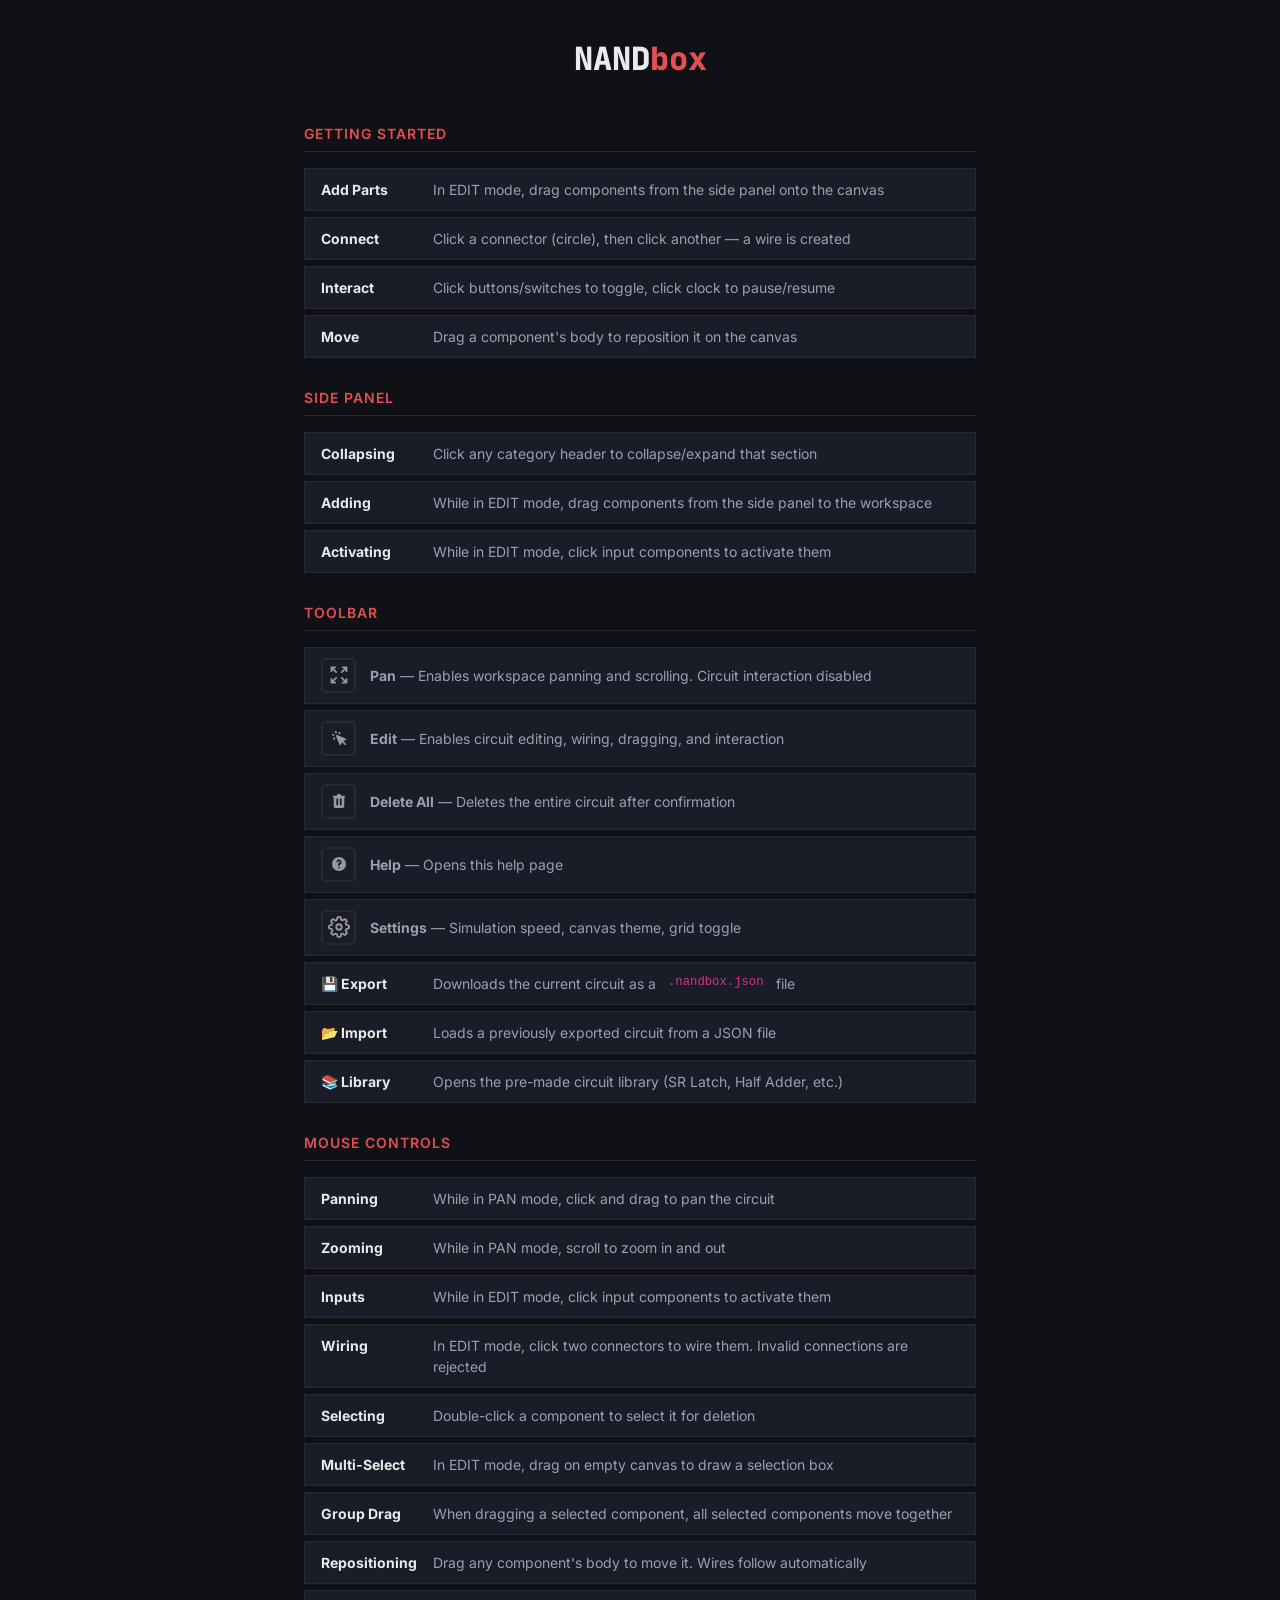
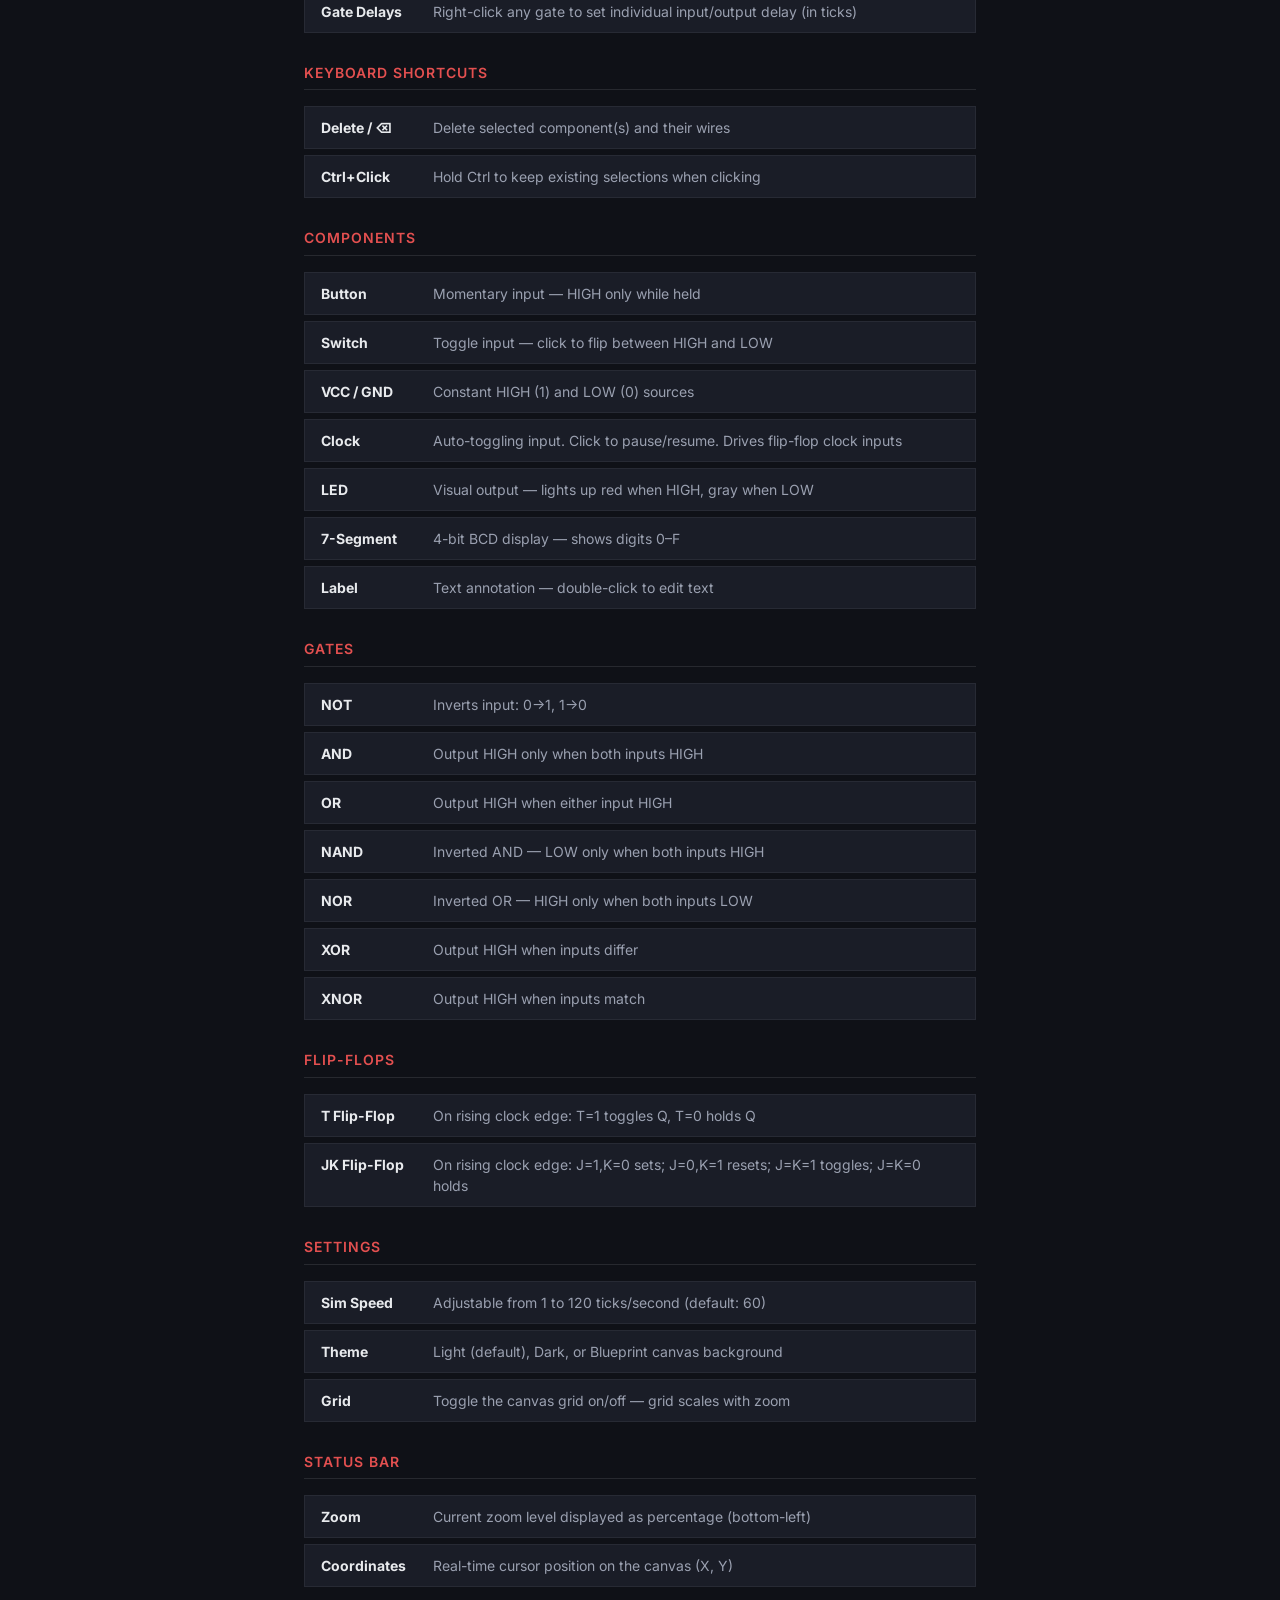
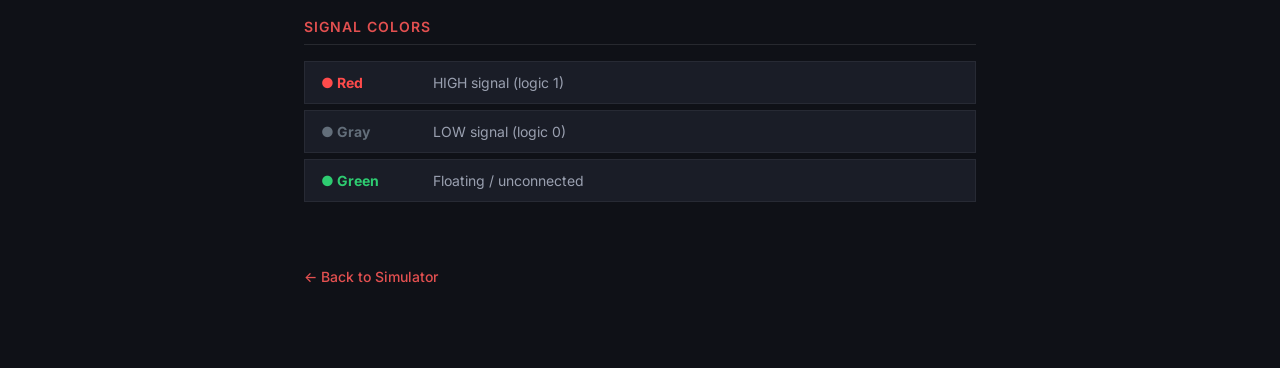
==== www/help/index.html @ e3fc343d "initial commit" ====
<!DOCTYPE html>
<html lang="en">
    <head>
        <title>NANDbox — Help</title>
        <meta charset="UTF-8">
        <meta name="viewport" content="width=device-width, initial-scale=1.0">
        <meta name="description" content="Help documentation for the NANDbox boolean logic simulator.">
        <link href="https://cdn.jsdelivr.net/npm/bootstrap@5.0.2/dist/css/bootstrap.min.css" rel="stylesheet" integrity="sha384-EVSTQN3/azprG1Anm3QDgpJLIm9Nao0Yz1ztcQTwFspd3yD65VohhpuuCOmLASjC" crossorigin="anonymous">
        <link href="../css/index.css" rel="stylesheet">
        <style>
            body {
                background: var(--bg-primary);
                color: var(--text-primary);
                font-family: 'Inter', sans-serif;
                min-height: 100vh;
                padding: 0;
            }
            .help-container {
                max-width: 720px;
                margin: 0 auto;
                padding: 40px 24px 80px;
            }
            .help-header {
                text-align: center;
                margin-bottom: 48px;
            }
            .help-header h1 {
                font-family: 'JetBrains Mono', monospace;
                font-size: 32px;
                font-weight: 800;
                margin: 0;
            }
            .help-header h1 span {
                background: var(--accent-gradient);
                -webkit-background-clip: text;
                -webkit-text-fill-color: transparent;
                background-clip: text;
            }
            .help-section {
                margin-bottom: 32px;
            }
            .help-section h2 {
                font-size: 14px;
                font-weight: 600;
                letter-spacing: 1px;
                text-transform: uppercase;
                color: var(--accent);
                margin-bottom: 16px;
                padding-bottom: 8px;
                border-bottom: 1px solid var(--border-light);
            }
            .help-section ul {
                list-style: none;
                padding: 0;
            }
            .help-section li {
                padding: 10px 16px;
                margin-bottom: 6px;
                background: var(--bg-secondary);
                border: 1px solid var(--border);
                border-radius: var(--radius);
                font-size: 14px;
                color: var(--text-secondary);
                line-height: 1.5;
                display: flex;
                align-items: flex-start;
                gap: 12px;
            }
            .help-section li strong {
                color: var(--text-primary);
                min-width: 100px;
                flex-shrink: 0;
            }
            .help-icon {
                display: inline-flex;
                align-items: center;
                justify-content: center;
                width: 35px;
                height: 35px;
                border-radius: 5px;
                border: 2px solid var(--border-light);
                flex-shrink: 0;
                background-size: 22px;
                background-repeat: no-repeat;
                background-position: center;
                filter: brightness(0) invert(0.6);
            }
            .help-item-row {
                display: flex;
                align-items: center;
                gap: 14px;
                padding: 10px 16px;
                margin-bottom: 6px;
                background: var(--bg-secondary);
                border: 1px solid var(--border);
                border-radius: var(--radius);
                font-size: 14px;
                color: var(--text-secondary);
            }
            .back-link {
                display: inline-block;
                margin-top: 32px;
                color: var(--accent);
                text-decoration: none;
                font-weight: 500;
                font-size: 14px;
                transition: var(--transition);
            }
            .back-link:hover {
                color: #ff6b6b;
            }
        </style>
    </head>
    <body>
        <div class="help-container">
            <div class="help-header">
                <h1>NAND<span>box</span></h1>
            </div>

            <div class="help-section">
                <h2>Getting Started</h2>
                <ul>
                    <li><strong>Add Parts</strong> In EDIT mode, drag components from the side panel onto the canvas</li>
                    <li><strong>Connect</strong> Click a connector (circle), then click another — a wire is created</li>
                    <li><strong>Interact</strong> Click buttons/switches to toggle, click clock to pause/resume</li>
                    <li><strong>Move</strong> Drag a component's body to reposition it on the canvas</li>
                </ul>
            </div>

            <div class="help-section">
                <h2>Side Panel</h2>
                <ul>
                    <li><strong>Collapsing</strong> Click any category header to collapse/expand that section</li>
                    <li><strong>Adding</strong> While in EDIT mode, drag components from the side panel to the workspace</li>
                    <li><strong>Activating</strong> While in EDIT mode, click input components to activate them</li>
                </ul>
            </div>

            <div class="help-section">
                <h2>Toolbar</h2>
                <div class="help-item-row">
                    <div class="help-icon" style='background-image:url("../images/other/pan.svg")'></div>
                    <span><strong>Pan</strong> — Enables workspace panning and scrolling. Circuit interaction disabled</span>
                </div>
                <div class="help-item-row">
                    <div class="help-icon" style='background-image:url("../images/other/cursor.svg")'></div>
                    <span><strong>Edit</strong> — Enables circuit editing, wiring, dragging, and interaction</span>
                </div>
                <div class="help-item-row">
                    <div class="help-icon" style='background-image:url("../images/other/trash.svg")'></div>
                    <span><strong>Delete All</strong> — Deletes the entire circuit after confirmation</span>
                </div>
                <div class="help-item-row">
                    <div class="help-icon" style='background-image:url("../images/other/help.svg")'></div>
                    <span><strong>Help</strong> — Opens this help page</span>
                </div>
                <div class="help-item-row">
                    <div class="help-icon" style='background-image:url("../images/other/settings.svg")'></div>
                    <span><strong>Settings</strong> — Simulation speed, canvas theme, grid toggle</span>
                </div>
                <ul>
                    <li><strong>💾 Export</strong> Downloads the current circuit as a <code>.nandbox.json</code> file</li>
                    <li><strong>📂 Import</strong> Loads a previously exported circuit from a JSON file</li>
                    <li><strong>📚 Library</strong> Opens the pre-made circuit library (SR Latch, Half Adder, etc.)</li>
                </ul>
            </div>

            <div class="help-section">
                <h2>Mouse Controls</h2>
                <ul>
                    <li><strong>Panning</strong> While in PAN mode, click and drag to pan the circuit</li>
                    <li><strong>Zooming</strong> While in PAN mode, scroll to zoom in and out</li>
                    <li><strong>Inputs</strong> While in EDIT mode, click input components to activate them</li>
                    <li><strong>Wiring</strong> In EDIT mode, click two connectors to wire them. Invalid connections are rejected</li>
                    <li><strong>Selecting</strong> Double-click a component to select it for deletion</li>
                    <li><strong>Multi-Select</strong> In EDIT mode, drag on empty canvas to draw a selection box</li>
                    <li><strong>Group Drag</strong> When dragging a selected component, all selected components move together</li>
                    <li><strong>Repositioning</strong> Drag any component's body to move it. Wires follow automatically</li>
                    <li><strong>Gate Delays</strong> Right-click any gate to set individual input/output delay (in ticks)</li>
                </ul>
            </div>

            <div class="help-section">
                <h2>Keyboard Shortcuts</h2>
                <ul>
                    <li><strong>Delete / ⌫</strong> Delete selected component(s) and their wires</li>
                    <li><strong>Ctrl+Click</strong> Hold Ctrl to keep existing selections when clicking</li>
                </ul>
            </div>

            <div class="help-section">
                <h2>Components</h2>
                <ul>
                    <li><strong>Button</strong> Momentary input — HIGH only while held</li>
                    <li><strong>Switch</strong> Toggle input — click to flip between HIGH and LOW</li>
                    <li><strong>VCC / GND</strong> Constant HIGH (1) and LOW (0) sources</li>
                    <li><strong>Clock</strong> Auto-toggling input. Click to pause/resume. Drives flip-flop clock inputs</li>
                    <li><strong>LED</strong> Visual output — lights up red when HIGH, gray when LOW</li>
                    <li><strong>7-Segment</strong> 4-bit BCD display — shows digits 0–F</li>
                    <li><strong>Label</strong> Text annotation — double-click to edit text</li>
                </ul>
            </div>

            <div class="help-section">
                <h2>Gates</h2>
                <ul>
                    <li><strong>NOT</strong> Inverts input: 0→1, 1→0</li>
                    <li><strong>AND</strong> Output HIGH only when both inputs HIGH</li>
                    <li><strong>OR</strong> Output HIGH when either input HIGH</li>
                    <li><strong>NAND</strong> Inverted AND — LOW only when both inputs HIGH</li>
                    <li><strong>NOR</strong> Inverted OR — HIGH only when both inputs LOW</li>
                    <li><strong>XOR</strong> Output HIGH when inputs differ</li>
                    <li><strong>XNOR</strong> Output HIGH when inputs match</li>
                </ul>
            </div>

            <div class="help-section">
                <h2>Flip-Flops</h2>
                <ul>
                    <li><strong>T Flip-Flop</strong> On rising clock edge: T=1 toggles Q, T=0 holds Q</li>
                    <li><strong>JK Flip-Flop</strong> On rising clock edge: J=1,K=0 sets; J=0,K=1 resets; J=K=1 toggles; J=K=0 holds</li>
                </ul>
            </div>

            <div class="help-section">
                <h2>Settings</h2>
                <ul>
                    <li><strong>Sim Speed</strong> Adjustable from 1 to 120 ticks/second (default: 60)</li>
                    <li><strong>Theme</strong> Light (default), Dark, or Blueprint canvas background</li>
                    <li><strong>Grid</strong> Toggle the canvas grid on/off — grid scales with zoom</li>
                </ul>
            </div>

            <div class="help-section">
                <h2>Status Bar</h2>
                <ul>
                    <li><strong>Zoom</strong> Current zoom level displayed as percentage (bottom-left)</li>
                    <li><strong>Coordinates</strong> Real-time cursor position on the canvas (X, Y)</li>
                </ul>
            </div>

            <div class="help-section">
                <h2>Signal Colors</h2>
                <ul>
                    <li><strong style="color:#ff4b4b">● Red</strong> HIGH signal (logic 1)</li>
                    <li><strong style="color:#636e7a">● Gray</strong> LOW signal (logic 0)</li>
                    <li><strong style="color:#2ecc71">● Green</strong> Floating / unconnected</li>
                </ul>
            </div>

            <a href="../simulate" class="back-link">← Back to Simulator</a>
        </div>

        <script src="https://cdn.jsdelivr.net/npm/@popperjs/core@2.9.2/dist/umd/popper.min.js" integrity="sha384-IQsoLXl5PILFhosVNubq5LC7Qb9DXgDA9i+tQ8Zj3iwWAwPtgFTxbJ8NT4GN1R8p" crossorigin="anonymous"></script>
        <script src="https://cdn.jsdelivr.net/npm/bootstrap@5.0.2/dist/js/bootstrap.min.js" integrity="sha384-cVKIPhGWiC2Al4u+LWgxfKTRIcfu0JTxR+EQDz/bgldoEyl4H0zUF0QKbrJ0EcQF" crossorigin="anonymous"></script>
    </body>
</html>
---- www/css/index.css ----
@import url('https://fonts.googleapis.com/css2?family=Inter:wght@300;400;500;600;700;800;900&family=JetBrains+Mono:wght@400;600;700&display=swap');

/* ===== CSS Variables ===== */
:root {
    --bg-primary: #0f1117;
    --bg-secondary: #1a1d27;
    --bg-tertiary: #252836;
    --bg-elevated: #2d3142;
    --bg-surface: rgba(37, 40, 54, 0.85);

    --text-primary: #e8eaed;
    --text-secondary: #9aa0b0;
    --text-muted: #636b7e;

    --accent: #e35050;
    --accent-glow: rgba(227, 80, 80, 0.4);
    --accent-soft: rgba(227, 80, 80, 0.15);
    --accent-gradient: var(--accent);

    --signal-high: #ff4b4b;
    --signal-low: #636e7a;
    --signal-float: #2ecc71;

    --border: rgba(255, 255, 255, 0.06);
    --border-light: rgba(255, 255, 255, 0.1);

    --transition: 0.2s cubic-bezier(0.4, 0, 0.2, 1);
}

/* ===== Global Resets ===== */
* { box-sizing: border-box; }

body {
    background: var(--bg-primary);
    font-family: 'Inter', -apple-system, BlinkMacSystemFont, sans-serif;
    user-select: none;
    color: var(--text-primary);
    margin: 0;
    -webkit-font-smoothing: antialiased;
    -webkit-tap-highlight-color: transparent;
    touch-action: manipulation;
}

/* ===== Scrollbar ===== */
::-webkit-scrollbar { width: 6px; }
::-webkit-scrollbar-track { background: var(--bg-secondary); }
::-webkit-scrollbar-thumb { background: var(--bg-elevated); }
::-webkit-scrollbar-thumb:hover { background: var(--text-muted); }

/* ==========================================================
   TOOLBAR
   ========================================================== */
#navbar {
    background: #000;
    border-bottom: 2px solid var(--accent);
    display: flex;
    align-items: center;
    padding: 0 12px;
    height: 48px;
    flex-shrink: 0;
    position: relative;
    z-index: 1000;
    gap: 12px;
    overflow-x: auto;
    overflow-y: hidden;
    -webkit-overflow-scrolling: touch;
}

.tb-brand {
    flex-shrink: 0;
}
.tb-logo {
    font-family: 'JetBrains Mono', monospace;
    font-weight: 800;
    font-size: 18px;
    color: #fff;
    text-decoration: none;
}
.tb-logo span {
    color: var(--accent);
    font-size: 16px;
}
.tb-logo:hover { color: #fff; }

.tb-tools {
    display: flex;
    align-items: center;
    gap: 4px;
    flex: 1;
    min-width: 0;
}

.tb-group {
    display: flex;
    align-items: center;
    gap: 2px;
}

.tb-divider {
    width: 1px;
    height: 24px;
    background: rgba(255,255,255,0.15);
    margin: 0 6px;
    flex-shrink: 0;
}

.tb-btn {
    display: flex;
    align-items: center;
    gap: 5px;
    padding: 4px 8px;
    height: 34px;
    background: transparent;
    border: 1px solid transparent;
    color: rgba(255,255,255,0.6);
    font-family: 'JetBrains Mono', monospace;
    font-size: 12px;
    font-weight: 600;
    cursor: pointer;
    transition: all 0.15s ease;
    white-space: nowrap;
    flex-shrink: 0;
}
.tb-btn:hover {
    color: #fff;
    border-color: rgba(255,255,255,0.2);
    background: rgba(255,255,255,0.05);
}
.tb-btn:active {
    background: var(--accent);
    border-color: var(--accent);
    color: #fff;
}

/* Active mode button */
.tb-btn.tb-mode.active {
    background: var(--accent);
    border-color: var(--accent);
    color: #fff;
}

.tb-icon {
    width: 18px;
    height: 18px;
    filter: brightness(0) invert(1);
    opacity: 0.8;
}
.tb-btn:hover .tb-icon,
.tb-btn.active .tb-icon {
    opacity: 1;
}

.tb-emoji {
    font-size: 16px;
    line-height: 1;
}

.tb-right {
    flex-shrink: 0;
    margin-left: auto;
}
.tb-version {
    font-family: 'JetBrains Mono', monospace;
    font-size: 12px;
    color: var(--text-muted);
}

/* ==========================================================
   EDITOR BODY LAYOUT
   ========================================================== */
.editor-body {
    height: 100%;
    display: grid;
    grid-template-columns: 1fr 250px;
    flex: 1 1 auto;
    overflow: hidden;
    position: relative;
}

/* ==========================================================
   CANVAS
   ========================================================== */
#dropwindow {
    background: #ddd;
    position: relative;
}

/* Grid pattern removed */
#simulation-window {
}

/* ==========================================================
   STATUS BAR
   ========================================================== */
#status-bar {
    position: absolute;
    bottom: 0;
    left: 0;
    display: flex;
    gap: 16px;
    padding: 5px 12px;
    background: #000;
    border: 1px solid var(--accent);
    border-left: none;
    border-bottom: none;
    z-index: 100;
    font-family: 'JetBrains Mono', monospace;
    font-size: 12px;
    color: rgba(255,255,255,0.75);
    user-select: none;
}

/* ==========================================================
   SIDE PANEL / DRAWER
   ========================================================== */
#side-panel {
    background: #e8e9ee;
    border-left: 2px solid #999;
    overflow-y: auto;
    overflow-x: hidden;
    position: relative;
    z-index: 1000;
}

.drawer-backdrop {
    display: none;
    position: fixed;
    inset: 0;
    background: rgba(0,0,0,0.5);
    z-index: 999;
}

/* Component cards in panel */
.menu-header {
    font-size: 14px;
    text-transform: uppercase;
    color: #555;
    border-bottom: 2px solid #555;
    padding-bottom: 4px;
    margin-bottom: 12px;
    font-family: 'JetBrains Mono', monospace;
    font-weight: bold;
}

.menu-items .draggable {
    transition: var(--transition);
    cursor: grab;
    padding: 4px;
}
.menu-items .draggable:hover {
    transform: scale(1.08);
}
.menu-items .draggable:active {
    cursor: grabbing;
    transform: scale(0.95);
}

/* ==========================================================
   FLOATING PANEL
   ========================================================== */
.floating-panel {
    position: fixed;
    bottom: 40px;
    right: 20px;
    width: auto;
    min-width: 320px;
    max-width: 90vw;
    max-height: 80vh;
    overflow-y: auto;
    box-sizing: border-box;
    background: #000;
    border: 2px solid var(--accent);
    padding: 20px;
    z-index: 1000;
    font-family: 'JetBrains Mono', monospace;
    color: #fff;
    box-shadow: 0 10px 30px rgba(0,0,0,0.5);
}

/* ==========================================================
   MOBILE & RESPONSIVE
   ========================================================== */
.mobile-fab {
    display: none; /* Hidden on desktop */
    position: fixed;
    bottom: 20px;
    right: 20px;
    width: 56px;
    height: 56px;
    background: var(--accent);
    color: #fff;
    border: 2px solid #fff;
    font-size: 30px;
    font-weight: 300;
    font-family: 'JetBrains Mono', monospace;
    cursor: pointer;
    z-index: 1000;
    transition: all 0.2s ease;
    line-height: 1;
}
.mobile-fab:active {
    transform: scale(0.9);
}
.mobile-fab.open {
    transform: rotate(45deg);
    background: #fff;
    color: var(--accent);
}

/* ==========================================================
   MODALS
   ========================================================== */
.modal-overlay {
    position: fixed;
    inset: 0;
    background: rgba(0,0,0,0.6);
    z-index: 10000;
    display: flex;
    align-items: center;
    justify-content: center;
}
.modal-box {
    background: #000;
    border: 2px solid var(--accent);
    padding: 28px 32px;
    max-height: 80vh;
    overflow-y: auto;
    color: #e8eaed;
    max-width: calc(100vw - 32px);
}
.modal-title {
    margin: 0 0 20px;
    font-family: 'JetBrains Mono', monospace;
    font-size: 18px;
}
.modal-field {
    margin-bottom: 16px;
}
.modal-label {
    font-size: 14px;
    font-weight: 600;
    color: #9aa0b0;
    display: block;
    margin-bottom: 6px;
}
.modal-input {
    background: #1a1d27;
    color: #e8eaed;
    border: 1px solid rgba(255,255,255,0.15);
    padding: 6px 10px;
    font-size: 15px;
    font-family: 'JetBrains Mono', monospace;
    width: auto;
}
.modal-input:focus {
    outline: 1px solid var(--accent);
    border-color: var(--accent);
}
.modal-check {
    display: flex;
    align-items: center;
    gap: 8px;
    font-size: 14px;
    font-weight: 600;
    color: #9aa0b0;
    cursor: pointer;
}
.modal-check input {
    accent-color: var(--accent);
}

/* ==========================================================
   LIBRARY CARDS
   ========================================================== */
.library-card {
    background: #111;
    border: 1px solid rgba(255,255,255,0.1);
    padding: 14px;
    cursor: pointer;
    transition: all 0.15s ease;
}
.library-card:hover {
    border-color: var(--accent);
    background: #1a1d27;
}
.library-card-title {
    font-size: 15px;
    font-weight: 600;
    margin-bottom: 6px;
    color: #e8eaed;
}
.library-card-desc {
    font-size: 13px;
    color: #636b7e;
    line-height: 1.4;
}
.library-card-meta {
    font-size: 12px;
    color: #4a5068;
    margin-top: 8px;
}

/* ==========================================================
   WIRE
   ========================================================== */
.wire {
    pointer-events: none;
}

/* ==========================================================
   RESPONSIVE — MOBILE (<768px)
   ========================================================== */
@media (max-width: 768px) {
    /* Toolbar: hide labels, shrink */
    .tb-label { display: none; }
    .tb-btn { padding: 4px 6px; }
    .tb-version { display: none; }
    .tb-logo { font-size: 16px; }
    .tb-logo span { font-size: 14px; }
    #navbar { gap: 6px; padding: 0 8px; height: 44px; }

    /* Layout: full-width canvas */
    .editor-body {
        grid-template-columns: 1fr;
    }

    /* Side panel becomes a drawer */
    #side-panel {
        position: fixed;
        top: 0;
        right: 0;
        bottom: 0;
        width: 280px;
        z-index: 1001;
        transform: translateX(100%);
        transition: transform 0.25s ease;
        border-left: 2px solid var(--accent);
        box-shadow: -4px 0 20px rgba(0,0,0,0.3);
    }
    #side-panel.open {
        transform: translateX(0);
    }

    .drawer-backdrop.open {
        display: block;
    }

    /* Show FAB on mobile */
    .mobile-fab {
        display: flex;
        align-items: center;
        justify-content: center;
    }

    /* Status bar: smaller */
    #status-bar {
        font-size: 11px;
        padding: 3px 8px;
        gap: 10px;
    }

    /* Modal: full width on small screens */
    .modal-box {
        width: calc(100vw - 24px) !important;
        max-height: 85vh;
        padding: 20px;
    }

    /* Library: single column on mobile */
    #library-cards {
        grid-template-columns: 1fr !important;
    }
}

/* Medium screens — hide some labels */
@media (max-width: 1024px) and (min-width: 769px) {
    .tb-label { font-size: 11px; }
    .editor-body {
        grid-template-columns: 1fr 220px;
    }
}
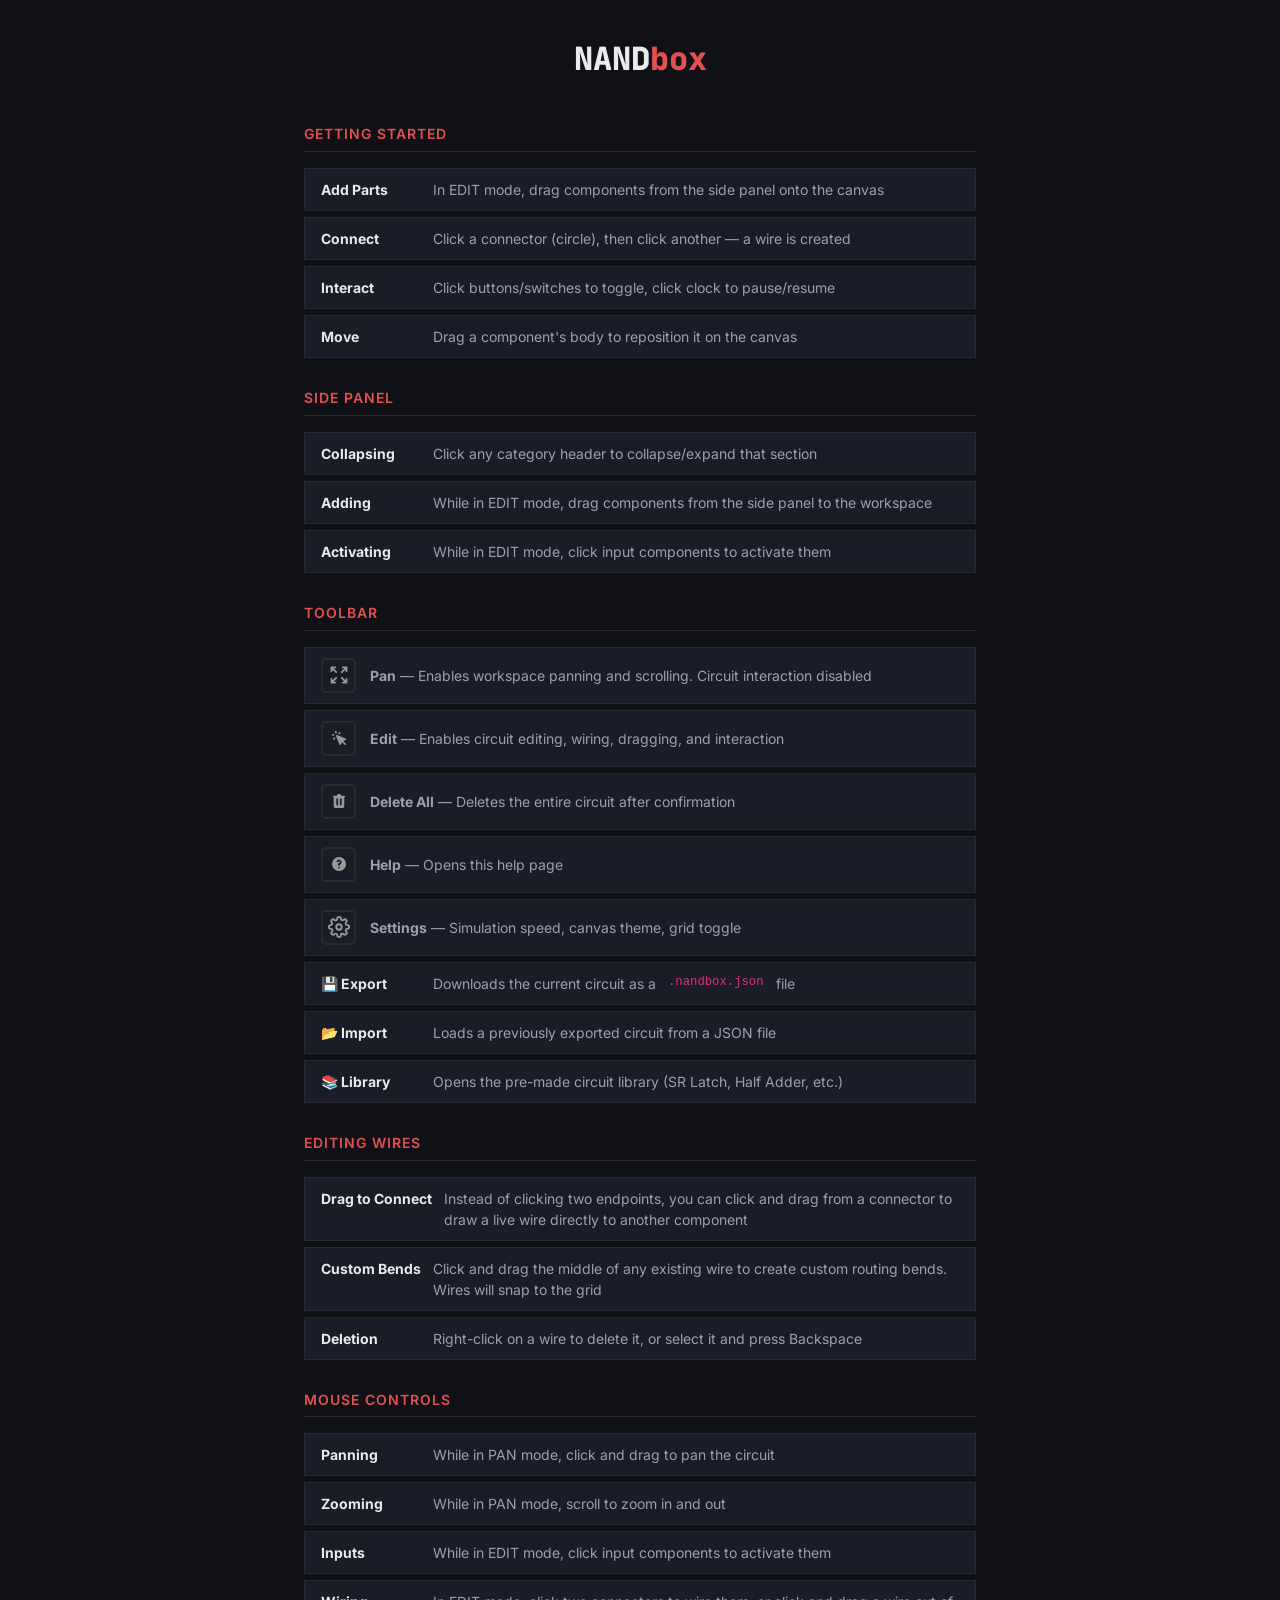
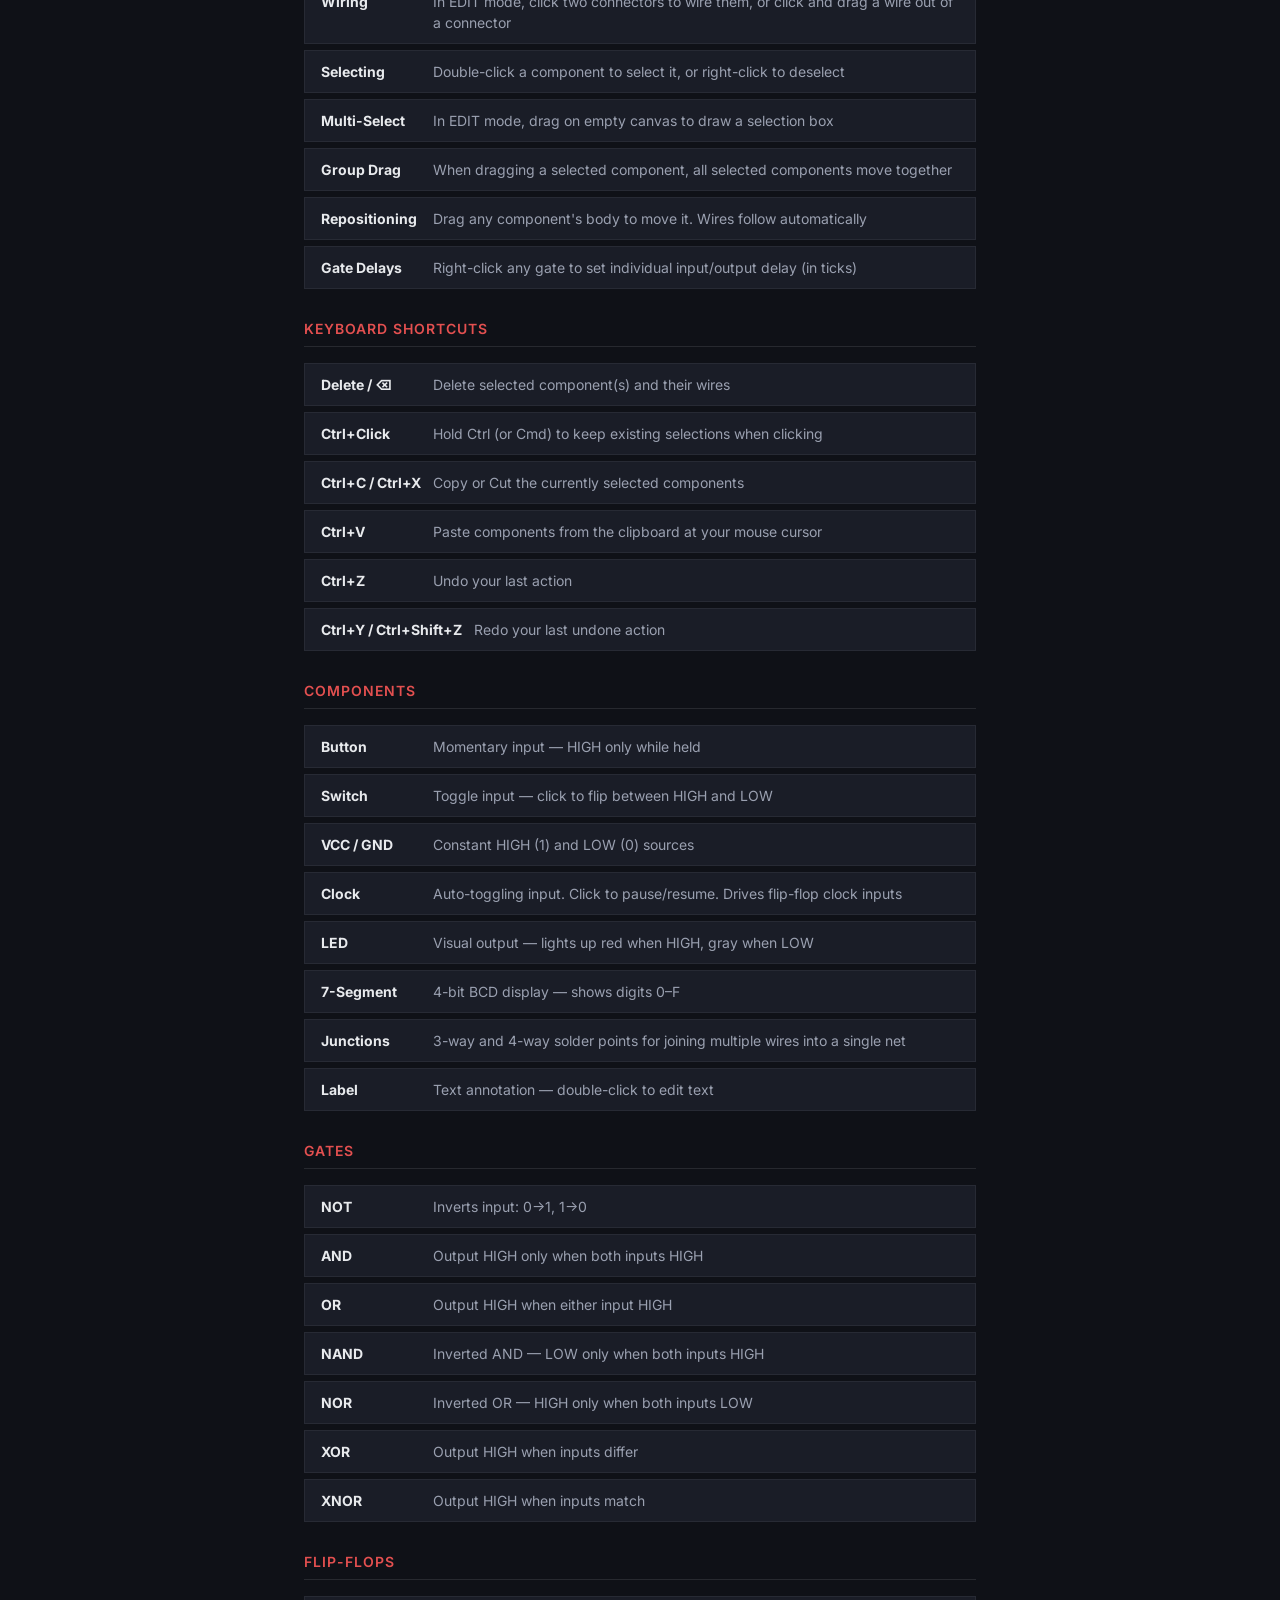
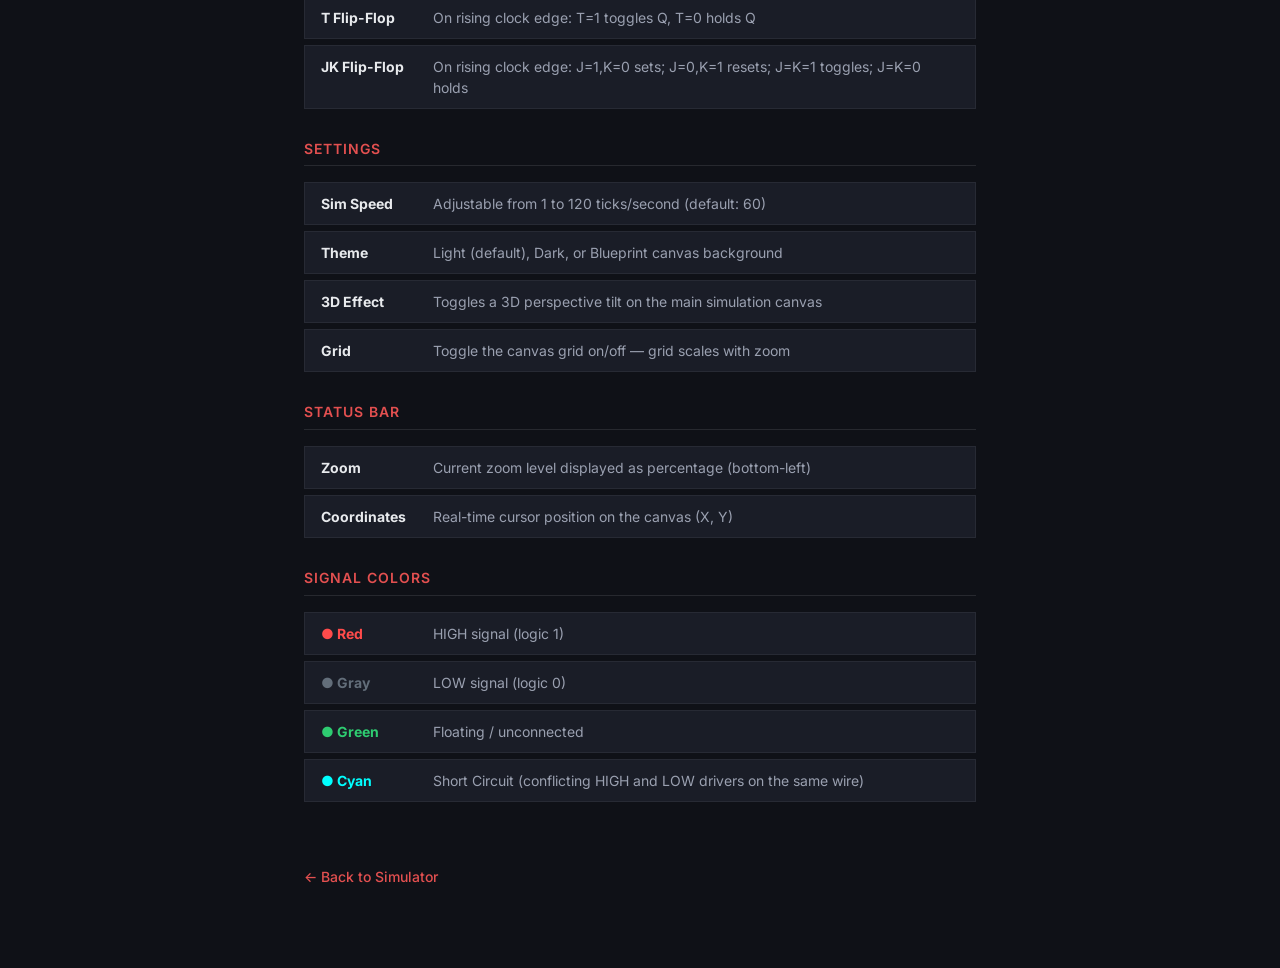
==== commit 483a8e62: "update version and help page" ====
--- a/www/help/index.html
+++ b/www/help/index.html
@@ -164,6 +164,15 @@
                     <li><strong>📚 Library</strong> Opens the pre-made circuit library (SR Latch, Half Adder, etc.)</li>
                 </ul>
             </div>
+            
+            <div class="help-section">
+                <h2>Editing Wires</h2>
+                <ul>
+                    <li><strong>Drag to Connect</strong> Instead of clicking two endpoints, you can click and drag from a connector to draw a live wire directly to another component</li>
+                    <li><strong>Custom Bends</strong> Click and drag the middle of any existing wire to create custom routing bends. Wires will snap to the grid</li>
+                    <li><strong>Deletion</strong> Right-click on a wire to delete it, or select it and press Backspace</li>
+                </ul>
+            </div>
 
             <div class="help-section">
                 <h2>Mouse Controls</h2>
@@ -171,8 +180,8 @@
                     <li><strong>Panning</strong> While in PAN mode, click and drag to pan the circuit</li>
                     <li><strong>Zooming</strong> While in PAN mode, scroll to zoom in and out</li>
                     <li><strong>Inputs</strong> While in EDIT mode, click input components to activate them</li>
-                    <li><strong>Wiring</strong> In EDIT mode, click two connectors to wire them. Invalid connections are rejected</li>
-                    <li><strong>Selecting</strong> Double-click a component to select it for deletion</li>
+                    <li><strong>Wiring</strong> In EDIT mode, click two connectors to wire them, or click and drag a wire out of a connector</li>
+                    <li><strong>Selecting</strong> Double-click a component to select it, or right-click to deselect</li>
                     <li><strong>Multi-Select</strong> In EDIT mode, drag on empty canvas to draw a selection box</li>
                     <li><strong>Group Drag</strong> When dragging a selected component, all selected components move together</li>
                     <li><strong>Repositioning</strong> Drag any component's body to move it. Wires follow automatically</li>
@@ -184,7 +193,11 @@
                 <h2>Keyboard Shortcuts</h2>
                 <ul>
                     <li><strong>Delete / ⌫</strong> Delete selected component(s) and their wires</li>
-                    <li><strong>Ctrl+Click</strong> Hold Ctrl to keep existing selections when clicking</li>
+                    <li><strong>Ctrl+Click</strong> Hold Ctrl (or Cmd) to keep existing selections when clicking</li>
+                    <li><strong>Ctrl+C / Ctrl+X</strong> Copy or Cut the currently selected components</li>
+                    <li><strong>Ctrl+V</strong> Paste components from the clipboard at your mouse cursor</li>
+                    <li><strong>Ctrl+Z</strong> Undo your last action</li>
+                    <li><strong>Ctrl+Y / Ctrl+Shift+Z</strong> Redo your last undone action</li>
                 </ul>
             </div>
 
@@ -197,6 +210,7 @@
                     <li><strong>Clock</strong> Auto-toggling input. Click to pause/resume. Drives flip-flop clock inputs</li>
                     <li><strong>LED</strong> Visual output — lights up red when HIGH, gray when LOW</li>
                     <li><strong>7-Segment</strong> 4-bit BCD display — shows digits 0–F</li>
+                    <li><strong>Junctions</strong> 3-way and 4-way solder points for joining multiple wires into a single net</li>
                     <li><strong>Label</strong> Text annotation — double-click to edit text</li>
                 </ul>
             </div>
@@ -227,6 +241,7 @@
                 <ul>
                     <li><strong>Sim Speed</strong> Adjustable from 1 to 120 ticks/second (default: 60)</li>
                     <li><strong>Theme</strong> Light (default), Dark, or Blueprint canvas background</li>
+                    <li><strong>3D Effect</strong> Toggles a 3D perspective tilt on the main simulation canvas</li>
                     <li><strong>Grid</strong> Toggle the canvas grid on/off — grid scales with zoom</li>
                 </ul>
             </div>
@@ -245,6 +260,7 @@
                     <li><strong style="color:#ff4b4b">● Red</strong> HIGH signal (logic 1)</li>
                     <li><strong style="color:#636e7a">● Gray</strong> LOW signal (logic 0)</li>
                     <li><strong style="color:#2ecc71">● Green</strong> Floating / unconnected</li>
+                    <li><strong style="color:#00ffff">● Cyan</strong> Short Circuit (conflicting HIGH and LOW drivers on the same wire)</li>
                 </ul>
             </div>
 
--- a/www/css/index.css
+++ b/www/css/index.css
@@ -20,6 +20,7 @@
     --signal-high: #ff4b4b;
     --signal-low: #636e7a;
     --signal-float: #2ecc71;
+    --signal-short: #00ffff;
 
     --border: rgba(255, 255, 255, 0.06);
     --border-light: rgba(255, 255, 255, 0.1);
